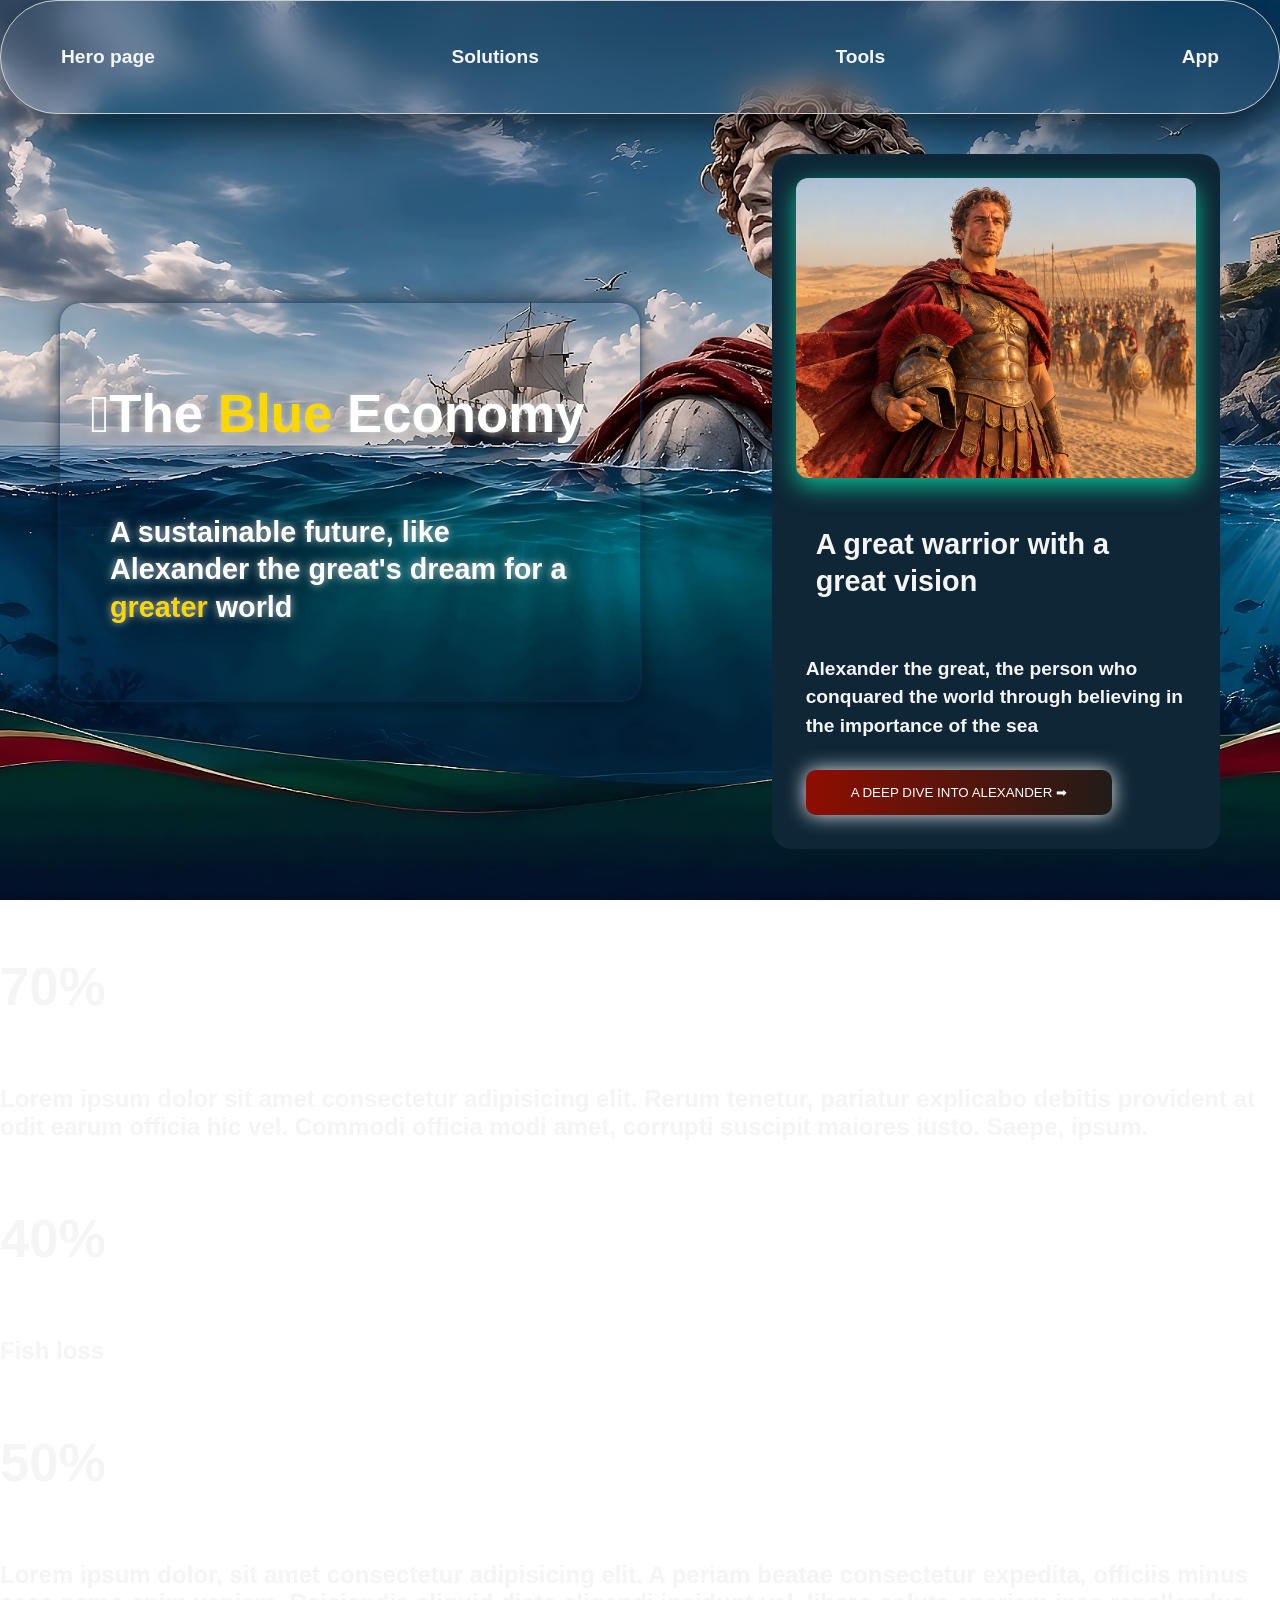
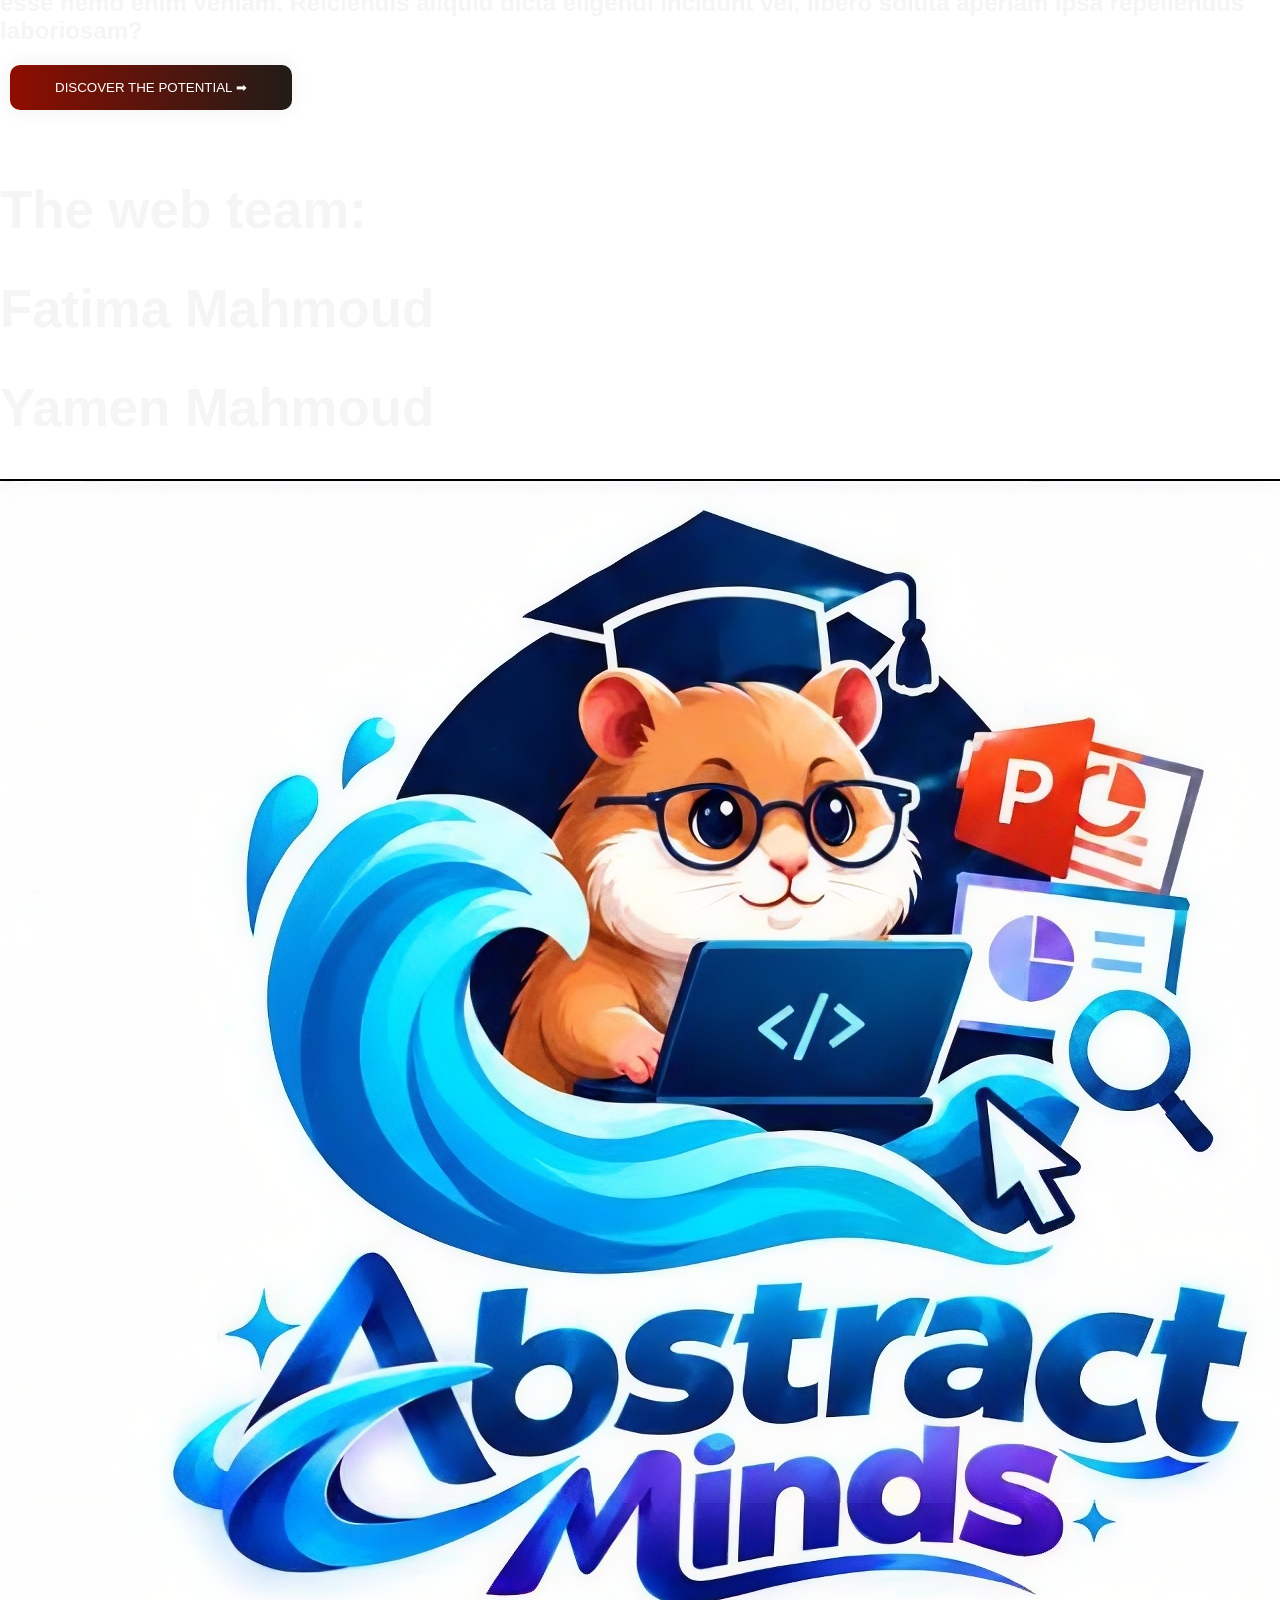
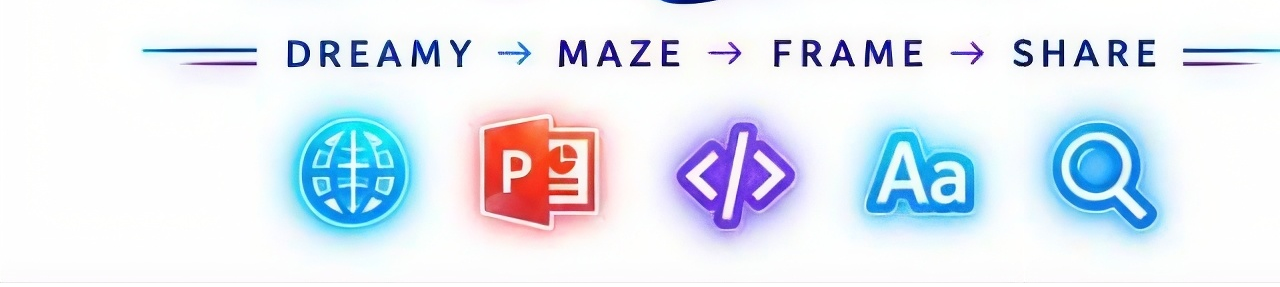
==== index.html @ a12c6c34 "First commit" ====
<!DOCTYPE html>
<html lang="en">
<head>
    <meta charset="UTF-8">
    <meta name="viewport" content="width=device-width, initial-scale=1.0">
    <title>Blue Economy</title>
    <link rel="stylesheet" href="./style.css">
</head>
<body>

    <section class="first-part">
        <nav class="navbar">
            <ul class="navlinks">
              <li><a href="./index.html">Hero page</a></li>
              <li><a href="./solutions.html">Solutions</a></li>
              <li><a href="./tools.html">Tools</a></li>
              <li><a href="./app.html">App</a></li>
            </ul>
        </nav>
    </section>

    <section class="second-part">
       <article class="first-text">
        <h1>𖤓The <span>Blue</span> Economy</h1>
       <h2>A sustainable future, like Alexander the great's dream for a <span>greater</span> world</h2>
       </article>

       <article class="box">
        <img src="./card.png" alt="card">
        <h2>A great warrior with a great vision </h2> 
        <p>Alexander the great, the person who conquared the world through believing in the importance of the sea</p>
        <button class="y-button">A deep dive into Alexander ➡ </button>
       </article>
    </section>


    <section class="last-part">
       <article>
         <div class="grid">
           <article class="card">
               <h1>70%</h1>
               <h2>Lorem ipsum dolor sit amet consectetur adipisicing elit.
                 Rerum tenetur, pariatur explicabo debitis provident at odit 
                earum officia hic vel. Commodi officia modi amet, corrupti suscipit maiores iusto.
                 Saepe, ipsum.</h2>
           </article>

           <article class="card">
            <h1>40%</h1>
            <h2>Fish loss</h2>
           </article>

           <article class="card">
              <h1>50%</h1>
              <h2>Lorem ipsum dolor, sit amet consectetur adipisicing elit. A
                periam beatae consectetur expedita, officiis minus
                 esse nemo enim veniam. Reiciendis aliquid dicta eligendi incidunt vel, 
                 libero soluta aperiam ipsa repellendus laboriosam?</h2>
                 <button class="y-button">Discover The Potential ➡ </button>

           </article>
         </div>

       </article>

       <footer class="footer">
        <img src="" alt="">
        <h1>The web team: </h1>
        <h1>Fatima Mahmoud </h1>
        <h1>Yamen Mahmoud</h1>

        <img src="./icon.jpeg" alt="icon">
       </footer>

    </section>
    
</body>
</html>
---- style.css ----
body {
    background-image: url(background5.png);
    background-size: cover;
    background-position: center;
    background-repeat: no-repeat;
    background-attachment: fixed;
    background-repeat: no-repeat;
    font-family:'Segoe UI', Arial, sans-serif ;
    margin: 0;
    color: whitesmoke;

}

span{
  color: #FFD700;
}

.navlinks {
    display: flex;
    justify-content: space-between;
    align-items: center;
    padding: 30px 40px;
    margin: 0;
    list-style: none;
    color: white;
    font-weight: bold;
}


.navbar {
    position: relative;
    padding: 15px 20px;
    background: rgba(255, 255, 255, 0.05);
    border-radius: 60px;
    backdrop-filter: blur(15px);
    box-shadow: 0 15px 35px rgba(0, 0, 0, 0.5);
    border: 0.5px solid #ccc;
}
.navlinks a {
  color: whitesmoke;
  text-decoration: none;
  position: relative;
  transition: all 0.5s;
  font-size: 1.2rem;
}

.navlinks a:hover {
  color: white;
  text-shadow: 0 0 10px goldenrod, 0 0 20px goldenrod, 0 0 30px goldenrod, 0 0 40px goldenrod;

}

h1{
  font-weight: bold;
  font-size: 3.3rem;
    line-height: 1.05;
}
p{
  font-weight: bold;
  font-size: 1.2rem;
  padding: 10px;
  line-height: 1.5;
}

.second-part h2{
  padding: 20px;
  line-height:1.3;
  max-width: 480px;
  font-size: 1.8rem;
}

.second-part{
  display: flex;
  align-items: center;
  justify-content: space-between;
  gap: 20px;
  padding: 40px 60px;
  
}

.box{
  width: 400px;
  flex-shrink: 0;
  backdrop-filter: blur(10px);
  background-color:rgb(14, 38, 54);
  padding: 24px;
  border-radius: 20px;
}

.box img{
  width: 100%;
  height: 300px;
  object-fit: cover;
  border-radius: 12px;
  filter: drop-shadow(0 8px 12px rgba(11, 240, 179, 0.74));
}

.first-text h1,
.first-text h2 {
      color: white;
      text-shadow: 0 0 8px rgba(238, 243, 241, 0.8), 0 0 25px rgba(0, 0, 0, 0.6);
  }

.first-text{
  border-radius: 20px;
  padding: 30px;
  box-shadow: 0 0 4px rgba(22, 78, 131, 0.8), 0 0 25px rgba(0, 0, 0, 0.6);
}
.y-button {
  background-image: linear-gradient(to right, #8E0E00 0%, #1F1C18 51%, #8E0E00 100%);
}

.y-button {
  margin: 10px;
  padding: 15px 45px;
  text-align: center;
  text-transform: uppercase;
  transition: 0.5s;
  background-size: 200% auto;
  color: white;
  box-shadow: 0 0 20px #eee;
  border-radius: 10px;
  display: block;
  outline: none;
  border: none;
}

.y-button:hover {
  background-position: right center;
  color: #fff;
  text-decoration: none;
}
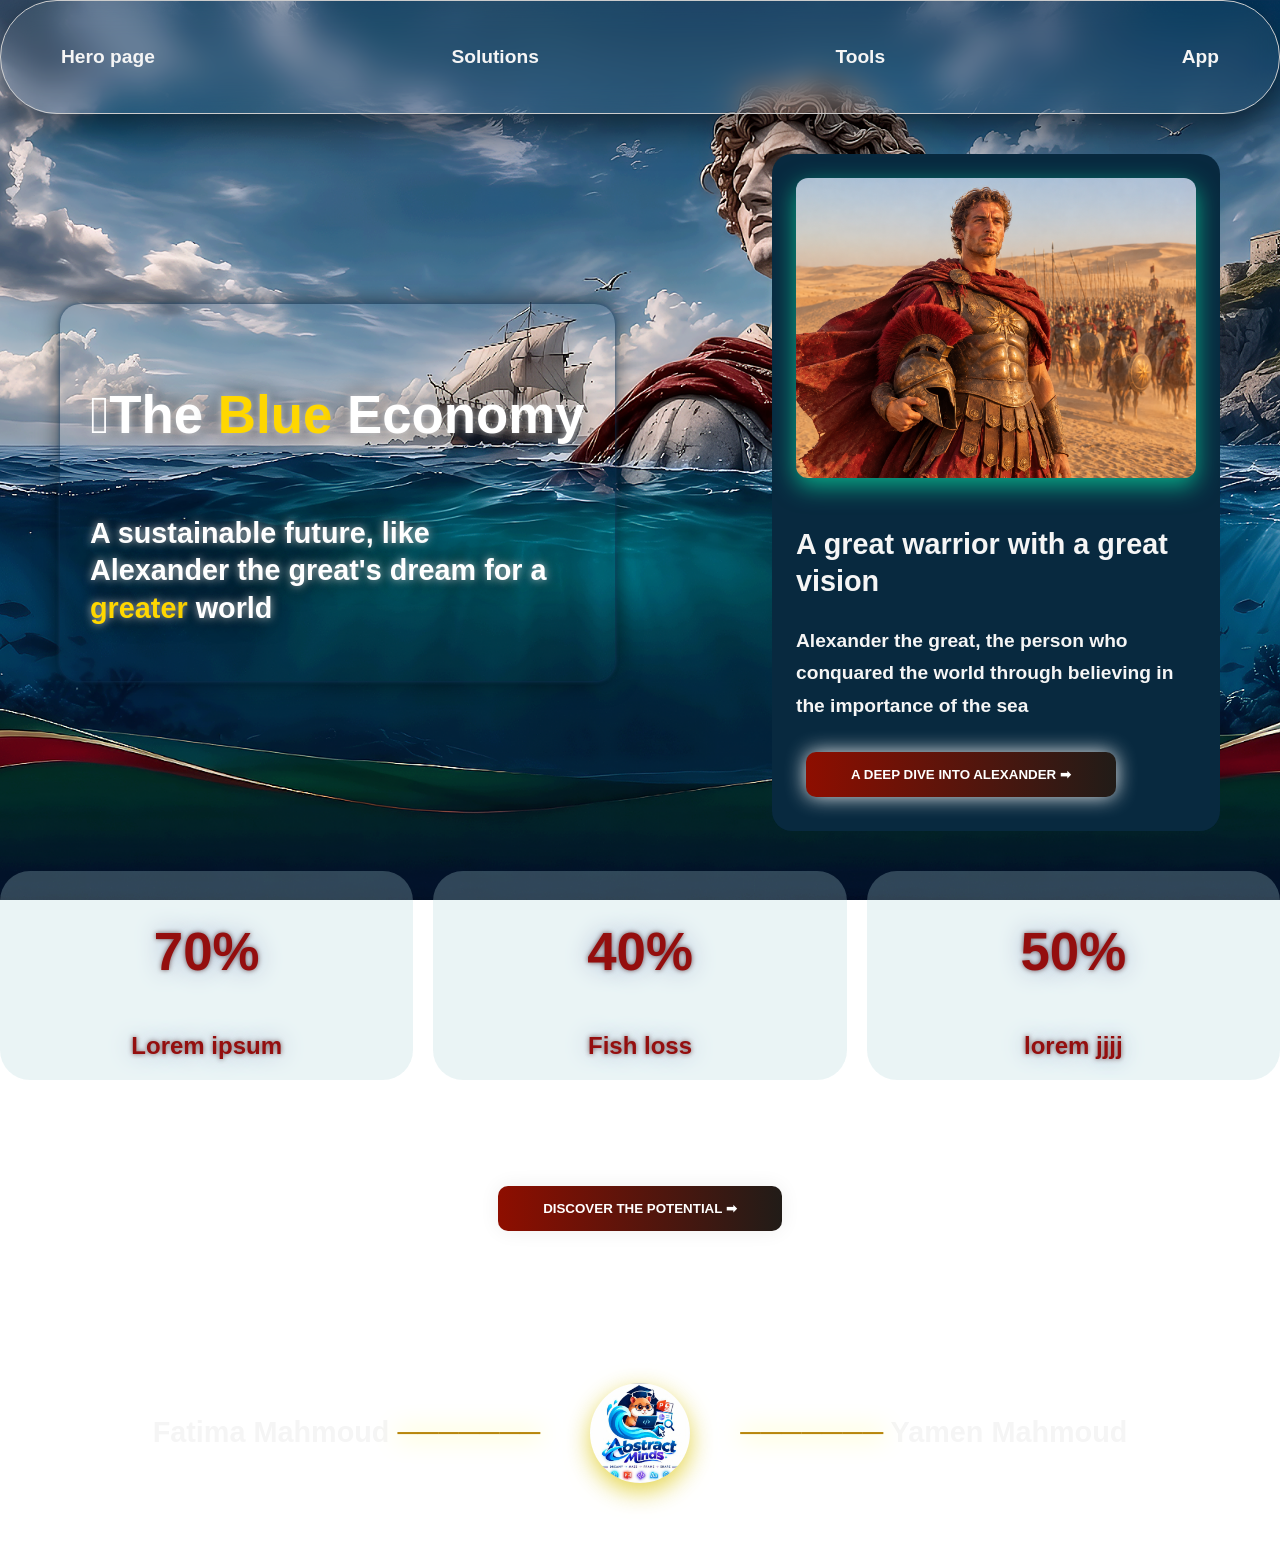
==== commit f2dfe2fc: "your message here" ====
--- a/index.html
+++ b/index.html
@@ -35,14 +35,11 @@
 
 
     <section class="last-part">
-       <article>
+       
          <div class="grid">
            <article class="card">
                <h1>70%</h1>
-               <h2>Lorem ipsum dolor sit amet consectetur adipisicing elit.
-                 Rerum tenetur, pariatur explicabo debitis provident at odit 
-                earum officia hic vel. Commodi officia modi amet, corrupti suscipit maiores iusto.
-                 Saepe, ipsum.</h2>
+               <h2>Lorem ipsum</h2>
            </article>
 
            <article class="card">
@@ -52,27 +49,25 @@
 
            <article class="card">
               <h1>50%</h1>
-              <h2>Lorem ipsum dolor, sit amet consectetur adipisicing elit. A
-                periam beatae consectetur expedita, officiis minus
-                 esse nemo enim veniam. Reiciendis aliquid dicta eligendi incidunt vel, 
-                 libero soluta aperiam ipsa repellendus laboriosam?</h2>
-                 <button class="y-button">Discover The Potential ➡ </button>
-
+              <h2>lorem jjjj</h2>
            </article>
          </div>
 
-       </article>
+         <div class="button">
+          <button class="y-button">Discover The Potential ➡ </button>
+        </div>
+
+       
 
        <footer class="footer">
-        <img src="" alt="">
-        <h1>The web team: </h1>
-        <h1>Fatima Mahmoud </h1>
-        <h1>Yamen Mahmoud</h1>
-
+        <h2>Fatima Mahmoud <span class="gold">───────</span></h2>
         <img src="./icon.jpeg" alt="icon">
+        <h2><span class="gold">───────</span> Yamen Mahmoud</h2>
        </footer>
 
     </section>
     
+
+    <script src="final.js"></script>
 </body>
 </html>
--- a/style.css
+++ b/style.css
@@ -58,12 +58,12 @@
 p{
   font-weight: bold;
   font-size: 1.2rem;
-  padding: 10px;
-  line-height: 1.5;
+  padding-bottom: 10px;
+  line-height: 1.7;
 }
 
 .second-part h2{
-  padding: 20px;
+  padding-top: 20px;
   line-height:1.3;
   max-width: 480px;
   font-size: 1.8rem;
@@ -82,7 +82,7 @@
   width: 400px;
   flex-shrink: 0;
   backdrop-filter: blur(10px);
-  background-color:rgb(14, 38, 54);
+  background-color:rgb(8, 41, 63);
   padding: 24px;
   border-radius: 20px;
 }
@@ -92,19 +92,19 @@
   height: 300px;
   object-fit: cover;
   border-radius: 12px;
-  filter: drop-shadow(0 8px 12px rgba(11, 240, 179, 0.74));
+  filter: drop-shadow(0 8px 12px rgba(8, 218, 162, 0.74));
 }
 
 .first-text h1,
 .first-text h2 {
       color: white;
-      text-shadow: 0 0 8px rgba(238, 243, 241, 0.8), 0 0 25px rgba(0, 0, 0, 0.6);
+      text-shadow: 0 0 8px rgba(240, 241, 241, 0.8), 0 0 25px rgb(0, 0, 0);
   }
 
 .first-text{
   border-radius: 20px;
   padding: 30px;
-  box-shadow: 0 0 4px rgba(22, 78, 131, 0.8), 0 0 25px rgba(0, 0, 0, 0.6);
+  box-shadow: 0 0 4px rgba(21, 70, 116, 0.8), 0 0 25px rgba(0, 0, 0, 0.6);
 }
 .y-button {
   background-image: linear-gradient(to right, #8E0E00 0%, #1F1C18 51%, #8E0E00 100%);
@@ -123,10 +123,72 @@
   display: block;
   outline: none;
   border: none;
+  font-weight: bold;
 }
 
 .y-button:hover {
   background-position: right center;
   color: #fff;
   text-decoration: none;
+}
+
+.grid{
+  flex: 1;
+  gap: 20px;
+  display: flex;
+  justify-content: space-between;
+  min-width: 0;  
+}
+
+.card{
+  flex: 1;
+  text-align: center;
+  color: #940e0e;
+  background-color: rgba(175, 213, 218, 0.267);
+  border-radius: 30px;
+  text-shadow: 0 0 5px rgba(51, 1, 1, 0.63), 0 0 25px rgb(157, 174, 206);
+  transition: background-color 0.1s ease;
+}
+
+.grid.active .card {
+  color: #094d24;
+  text-shadow: 0 0 5px rgb(85, 248, 139), 0 0 25px rgb(163, 171, 187);
+
+}
+
+.button{
+  display: flex;
+  align-items: center;
+  justify-content: center;
+  margin-top: 6rem;
+  margin-bottom: 7rem;
+}
+
+.footer{
+  display: flex;
+  flex-direction: row;
+  align-items: center;
+  justify-content: center;
+  gap: 20px;
+  margin-bottom: 3rem;
+}
+
+.footer img{
+  max-width: 100px;
+  height: 100px;
+  border-radius: 100px;
+  filter: drop-shadow(0 8px 12px rgba(218, 197, 8, 0.74));
+  margin: 30px;
+}
+
+.footer h2{
+  font-weight: bold;
+  font-size: 1.8rem;
+  
+}
+
+.gold{
+  color: #B8860B;
+  filter: drop-shadow(0 1px 12px rgb(255, 251, 6));
+
 }
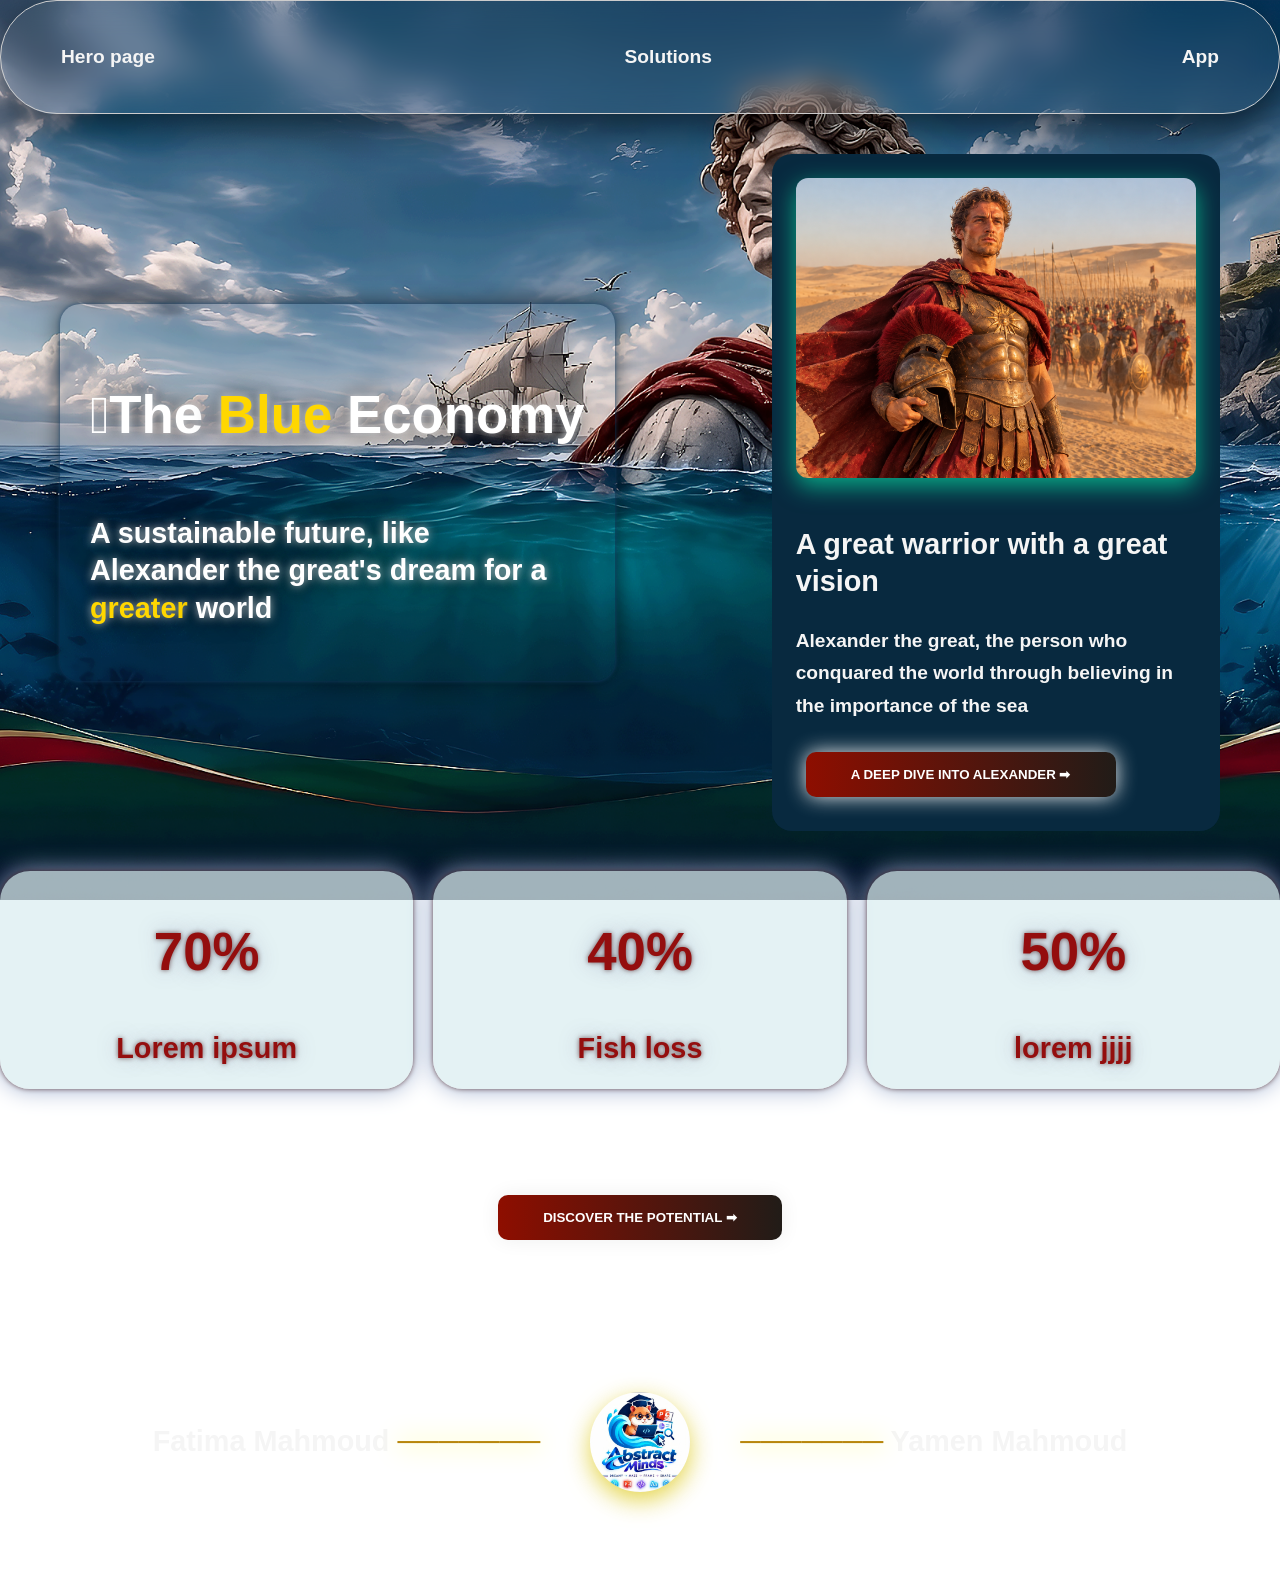
==== commit 52cee07b: "project half done" ====
--- a/index.html
+++ b/index.html
@@ -13,7 +13,6 @@
             <ul class="navlinks">
               <li><a href="./index.html">Hero page</a></li>
               <li><a href="./solutions.html">Solutions</a></li>
-              <li><a href="./tools.html">Tools</a></li>
               <li><a href="./app.html">App</a></li>
             </ul>
         </nav>
--- a/style.css
+++ b/style.css
@@ -4,7 +4,6 @@
     background-position: center;
     background-repeat: no-repeat;
     background-attachment: fixed;
-    background-repeat: no-repeat;
     font-family:'Segoe UI', Arial, sans-serif ;
     margin: 0;
     color: whitesmoke;
@@ -140,19 +139,24 @@
   min-width: 0;  
 }
 
+.card h2{
+  font-size: 1.8rem;
+}
+
 .card{
   flex: 1;
   text-align: center;
   color: #940e0e;
-  background-color: rgba(175, 213, 218, 0.267);
+  background-color: rgba(218, 238, 241, 0.733);
   border-radius: 30px;
-  text-shadow: 0 0 5px rgba(51, 1, 1, 0.63), 0 0 25px rgb(157, 174, 206);
+  text-shadow: 0 0 5px rgba(51, 1, 1, 0.63), 0 0 20px rgba(164, 176, 199, 0.781);
   transition: background-color 0.1s ease;
+  box-shadow:  0 0 5px rgba(51, 1, 1, 0.63), 0 0 25px rgb(157, 174, 206);
 }
 
 .grid.active .card {
-  color: #094d24;
-  text-shadow: 0 0 5px rgb(85, 248, 139), 0 0 25px rgb(163, 171, 187);
+  color: #084b23;
+  text-shadow: 0 0 5px rgba(228, 243, 233, 0.753), 0 0 25px rgba(163, 171, 187, 0.164);
 
 }
 
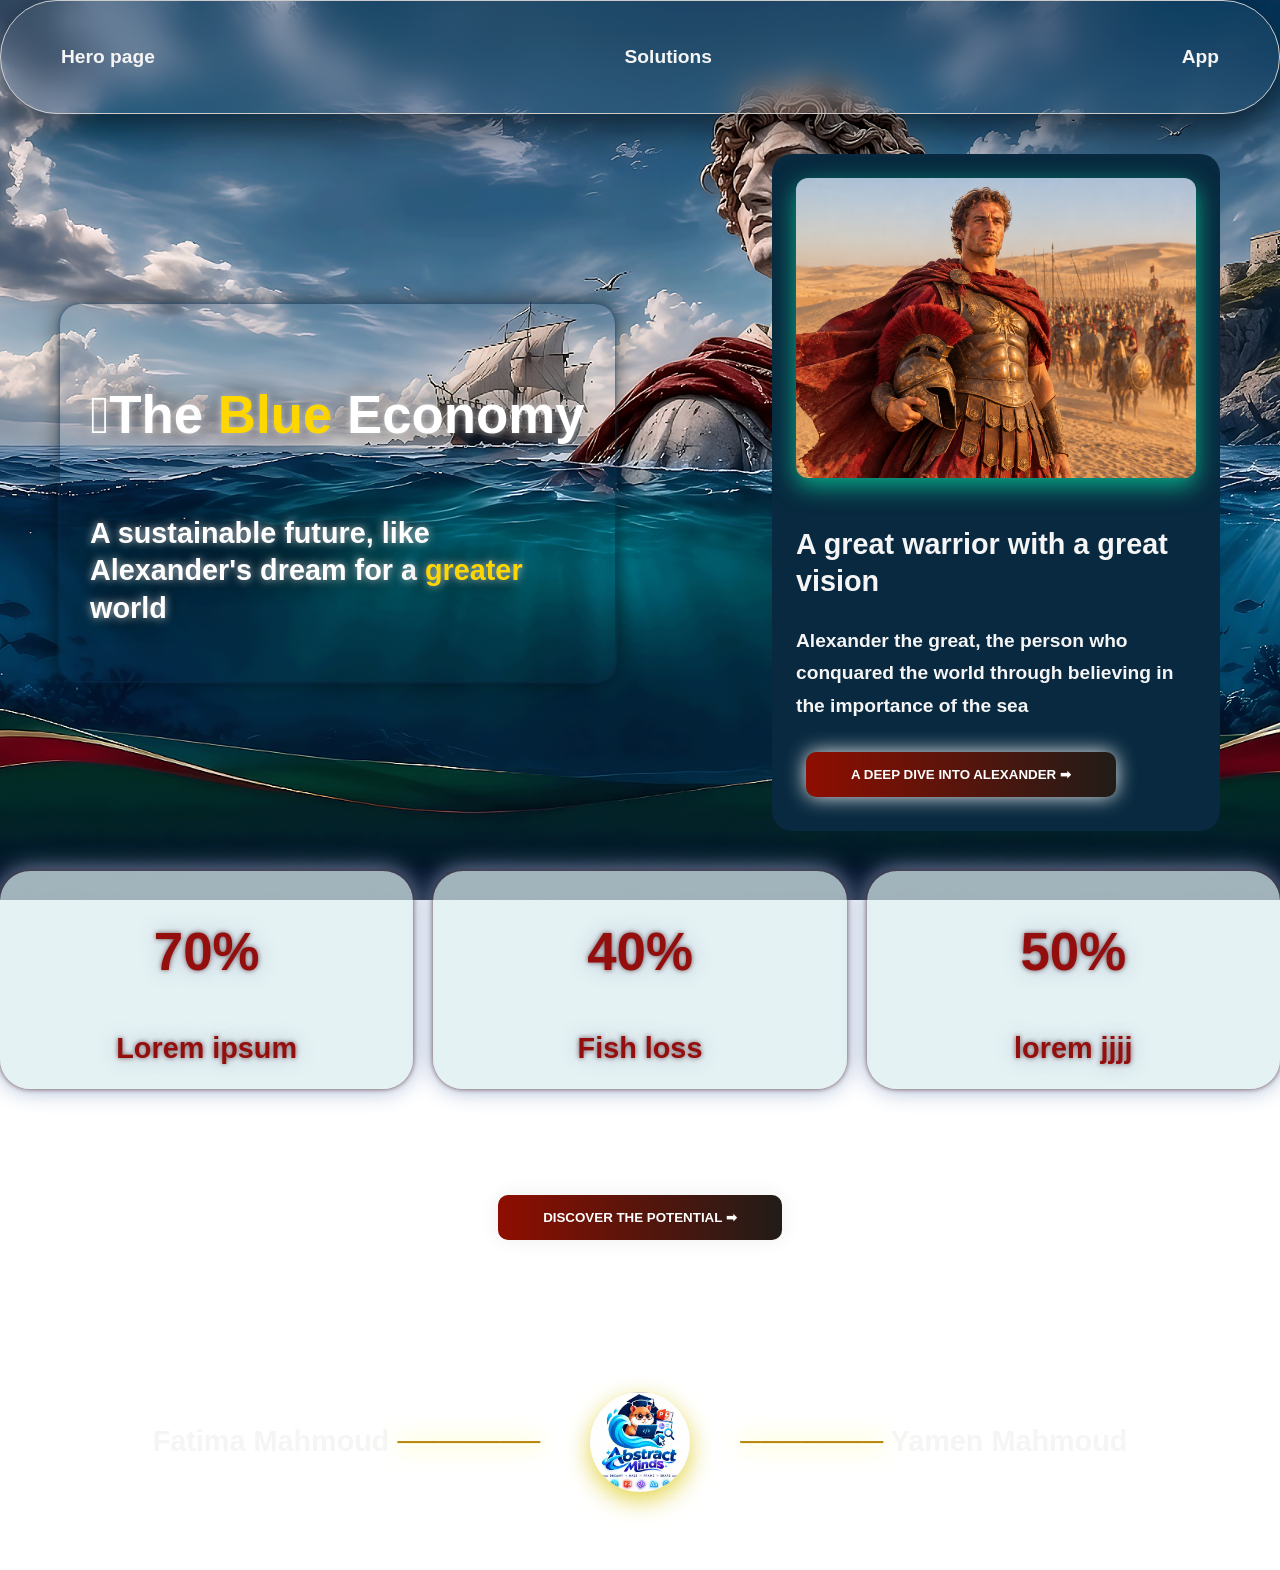
==== commit 65c74cc0: "the final touches" ====
--- a/index.html
+++ b/index.html
@@ -21,7 +21,7 @@
     <section class="second-part">
        <article class="first-text">
         <h1>𖤓The <span>Blue</span> Economy</h1>
-       <h2>A sustainable future, like Alexander the great's dream for a <span>greater</span> world</h2>
+       <h2>A sustainable future, like Alexander's dream for a <span>greater</span> world</h2>
        </article>
 
        <article class="box">
